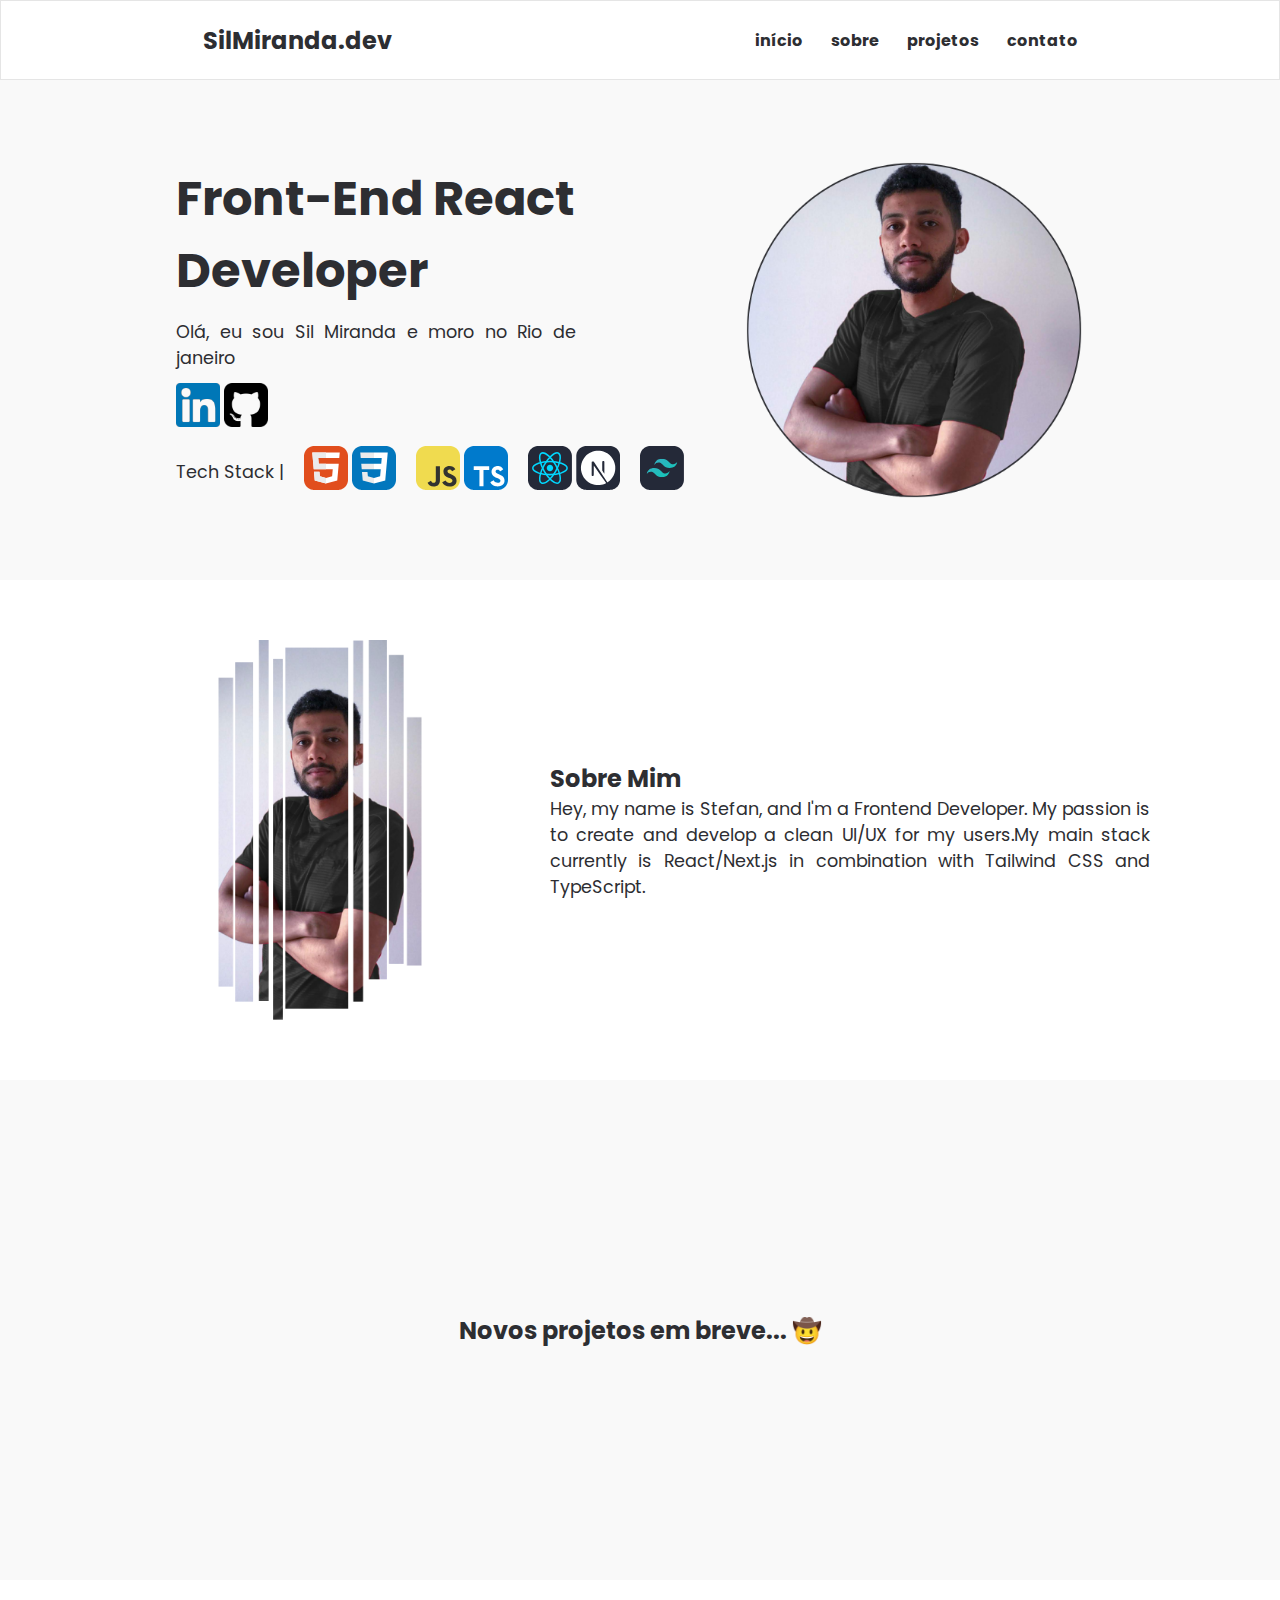
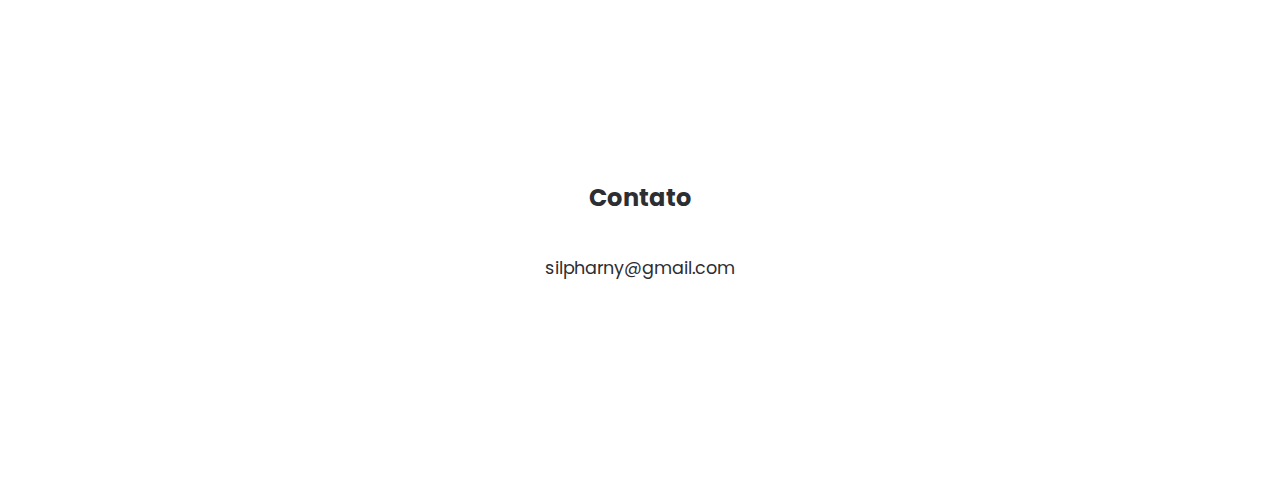
==== portifolio/index.html @ 958d10e7 "Portifólio" ====
<!DOCTYPE html>
<html lang="pt-br">
<head>
    <meta charset="UTF-8">
    <meta name="viewport" content="width=device-width, initial-scale=1.0">

    <link rel="preconnect" href="https://fonts.googleapis.com">
    <link rel="preconnect" href="https://fonts.gstatic.com" crossorigin>
    <link href="https://fonts.googleapis.com/css2?family=Poppins:ital,wght@0,100;0,200;0,300;0,400;0,500;0,600;0,700;0,800;0,900;1,100; 1,200;1,300;1,400;1,500;1,600;1,700;1,800;1,900&display=swap" rel="stylesheet">

    <link rel="stylesheet" href="styles.css">
    <title>Portifólio</title>
</head>
<body>
    
    <header>
        <h2>SilMiranda.dev</h2>
        <nav>
            <ul>
                <li><a class="navigation" id="inicio" href="#sec1">início</a></li>
                <li><a class="navigation" id="sobre" href="#sec2">sobre</a></li>
                <li><a class="navigation" id="projetos" href="#sec3">projetos</a></li>
                <li><a class="navigation" id="contato" href="#sec4">contato</a></li>
            </ul>
        </nav>
    </header>


    <main>
        <section class="section" id="sec1">
            <div class="infoPrincipal">
                <h1>Front-End React Developer</h1>
                <p>Olá, eu sou Sil Miranda e moro no Rio de janeiro</p>
                <div class="projetos">
                    <img class="icon" src="assets/linkedin.svg" alt="Linkedin">
                    <img class="icon" src="assets/Github.svg" alt="Github">
                </div>
                <div id="stack">
                    <p>Tech Stack |</p>
                    <div id="stack01">
                        <img class="icon" src="assets/html.svg" alt="Html">
                        <img class="icon" src="assets/css.svg" alt="Css">
                    </div>
                    <div>
                        <img class="icon" src="assets/javascript.svg" alt="JavaScript">
                        <img class="icon" src="assets/typescript.svg" alt="TypeScript">
                    </div>
                    <div>
                        <img class="icon" src="assets/react.svg" alt="React">
                        <img class="icon" src="assets/next.svg" alt="Next">
                    </div>
                    <div>
                        <img class="icon" src="assets/Tailwind.svg" alt="Tailwind">
                    </div>
                </div>
            </div>
                <img class="pic" src="assets/imgSec1.png" alt="perfil">
        </section>
        <section class="section" id="sec2">
            <img class="pic" src="assets/imgSec2.png" alt="perfil">
            <div class="infoPrincipal">
                <h2>Sobre Mim</h2>
                <p>Hey, my name is Stefan, and I'm a Frontend Developer. My passion is to create and develop a clean UI/UX for my users.My main stack currently is React/Next.js in combination with Tailwind CSS and TypeScript.</p>
            </div>
        </section>
        <section class="section" id="sec3">
            <h2>Novos projetos em breve... 🤠</h2>
        </section>
        <section class="section" id="sec4">
            <h2>Contato</h2>
            <p>silpharny@gmail.com</p>
        </section>
    </main>
</body>
<script src="script.js"></script>
</html>
---- portifolio/styles.css ----
* {
    padding: 0;
    margin: 0;
    box-sizing: border-box;
    font-family: 'Poppins', sans-serif;
    color: var(--font-color);
}

:root {
    --bg-color: #f9f9f9;
    --font-color: #2D2E32;
}

body {
    width: 100vw;
    height: 100vh;
}

header {
    display: flex;
    justify-content: space-around;
    align-items: center;
    height: 80px;
    border: 1px solid rgb(00, 00, 00, 0.1);
    padding: 20px;
}

header nav ul{
    display: flex;
    gap: 28px;
    list-style: none;
    cursor: pointer;
    
    font-weight: bold;   
}

header nav ul li a{
    text-decoration: none;
}


.section {
    display: flex;
    align-items: center;
    justify-content: center;
    gap: 40px;

    height: 500px;

    background-color: var(--bg-color);
}

#sec1 .infoPrincipal {
    display: flex;
    flex-direction: column;
    gap: 12px;
}

#sec1 h1 {
    max-width: 400px;
    font-size: 3rem;
    font-weight: bolder;
    text-wrap: wrap;
}

.section p {
    max-width: 400px;
    font-size: 1.1rem;
    text-align: justify;
}

#sec1 div .icon {
    width: 44px;
}

#sec1 #stack {
    display: flex;
    align-items: center;
    gap: 20px;
}

.pic {
    width: 380px;
}

#sec2, #sec4 {
    background-color: white;
}

/* The animation code */
@keyframes example {
    from {position: relative; top: 0;}
    to {position: relative; top: -30px;}
}
  
:hover #sec1 .infoPrincipal #stack #stack01 {
    animation-name: example;
    animation-duration: 2s;
  }

#sec2 p {
    max-width: 600px;
    text-wrap: wrap;
    
}

#sec3, #sec4 {
    flex-direction: column;
    text-align: center;
}
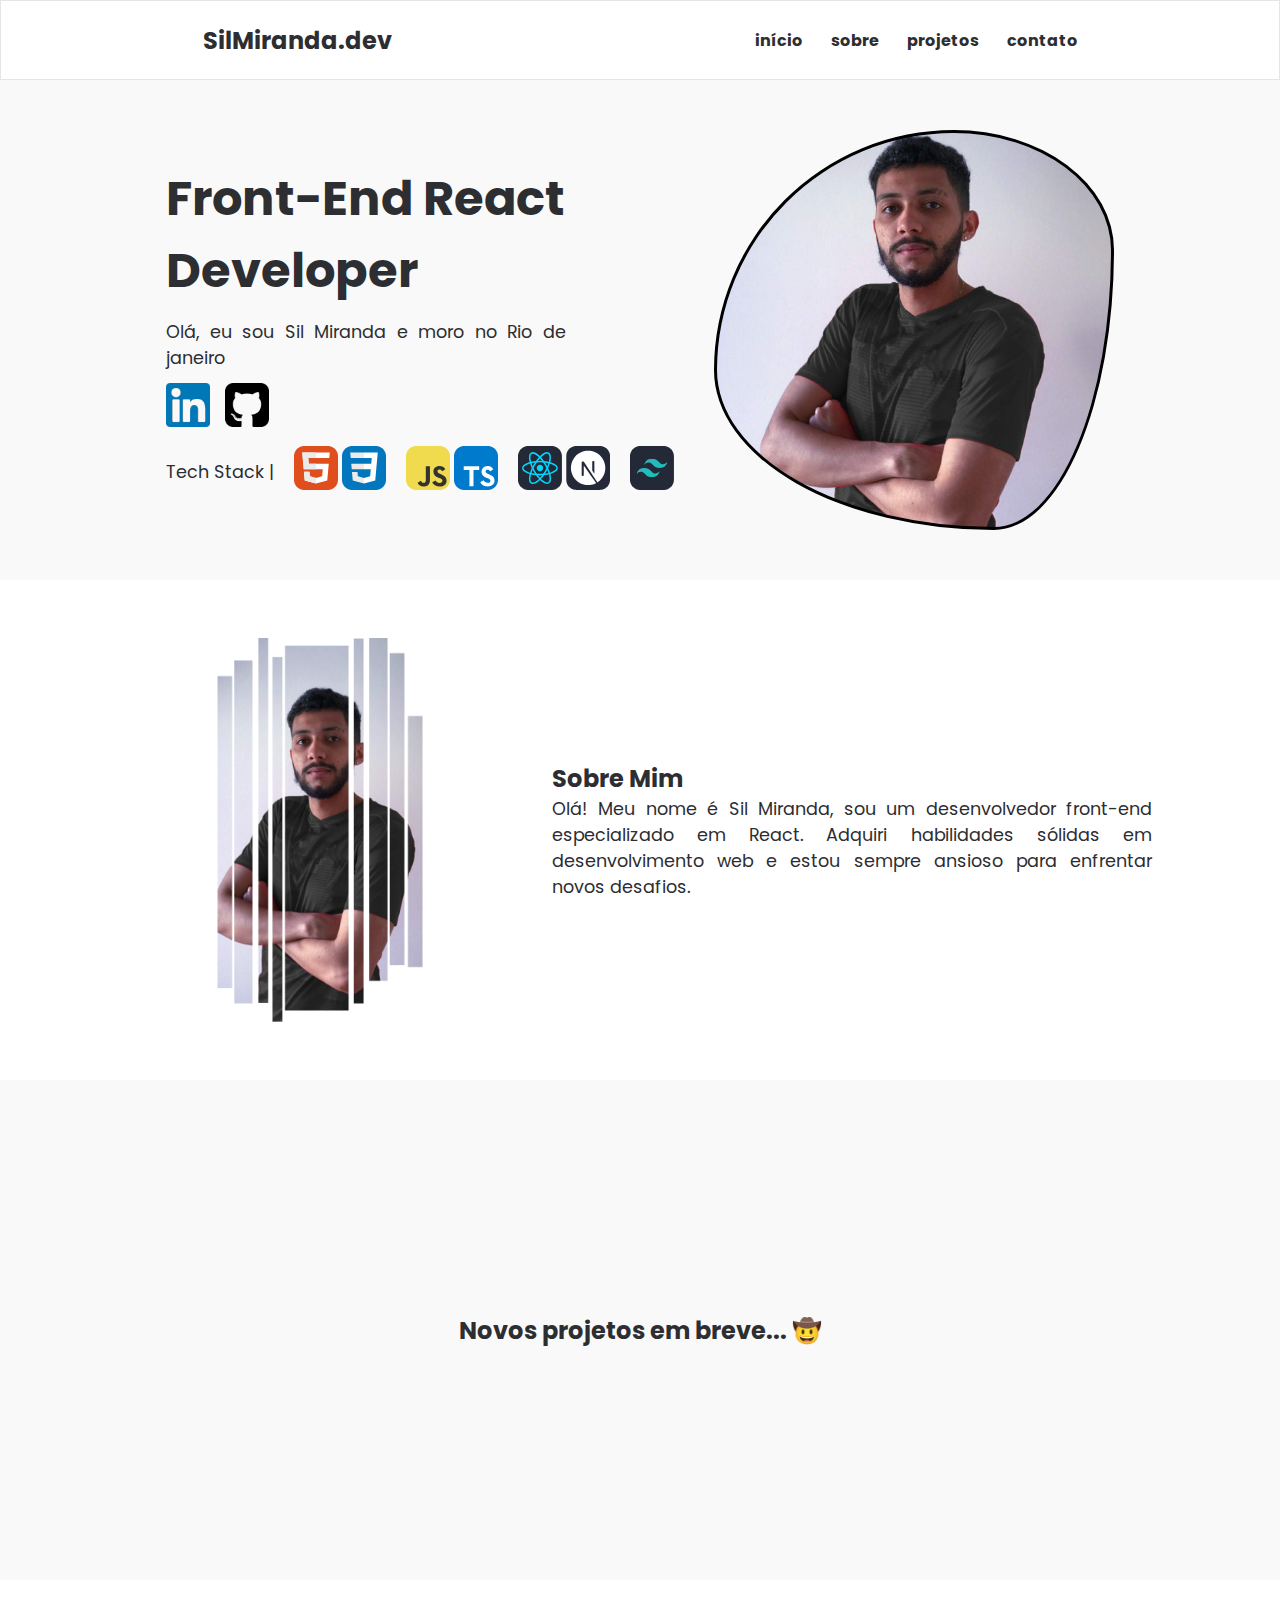
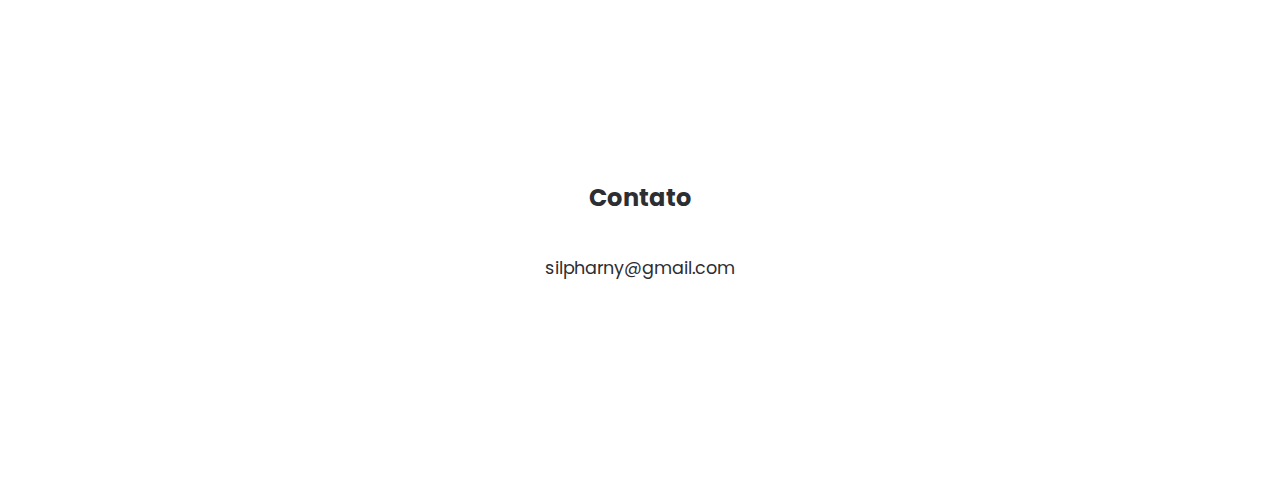
==== commit 3a98d632: "Atualizando animações" ====
--- a/portifolio/index.html
+++ b/portifolio/index.html
@@ -32,8 +32,8 @@
                 <h1>Front-End React Developer</h1>
                 <p>Olá, eu sou Sil Miranda e moro no Rio de janeiro</p>
                 <div class="projetos">
-                    <img class="icon" src="assets/linkedin.svg" alt="Linkedin">
-                    <img class="icon" src="assets/Github.svg" alt="Github">
+                    <a href="https://www.linkedin.com/in/silpharny/"><img class="icon" src="assets/linkedin.svg" alt="Linkedin"></a>
+                    <a href="https://github.com/Silpharny"><img class="icon" src="assets/Github.svg" alt="Github"></a>
                 </div>
                 <div id="stack">
                     <p>Tech Stack |</p>
@@ -41,26 +41,28 @@
                         <img class="icon" src="assets/html.svg" alt="Html">
                         <img class="icon" src="assets/css.svg" alt="Css">
                     </div>
-                    <div>
+                    <div id="stack02">
                         <img class="icon" src="assets/javascript.svg" alt="JavaScript">
                         <img class="icon" src="assets/typescript.svg" alt="TypeScript">
                     </div>
-                    <div>
+                    <div id="stack03">
                         <img class="icon" src="assets/react.svg" alt="React">
                         <img class="icon" src="assets/next.svg" alt="Next">
                     </div>
-                    <div>
+                    <div id="stack04">
                         <img class="icon" src="assets/Tailwind.svg" alt="Tailwind">
                     </div>
                 </div>
             </div>
-                <img class="pic" src="assets/imgSec1.png" alt="perfil">
+                <div id="imgPrincipal"></div>
         </section>
         <section class="section" id="sec2">
-            <img class="pic" src="assets/imgSec2.png" alt="perfil">
+            <img id="img2" src="assets/imgSec2.png" alt="perfil">
             <div class="infoPrincipal">
                 <h2>Sobre Mim</h2>
-                <p>Hey, my name is Stefan, and I'm a Frontend Developer. My passion is to create and develop a clean UI/UX for my users.My main stack currently is React/Next.js in combination with Tailwind CSS and TypeScript.</p>
+                <p>
+                    Olá! Meu nome é Sil Miranda, sou um desenvolvedor front-end especializado em React. Adquiri habilidades sólidas em desenvolvimento web e estou sempre ansioso para enfrentar novos desafios.
+                </p>
             </div>
         </section>
         <section class="section" id="sec3">
--- a/portifolio/styles.css
+++ b/portifolio/styles.css
@@ -5,7 +5,7 @@
     font-family: 'Poppins', sans-serif;
     color: var(--font-color);
 }
-
+ 
 :root {
     --bg-color: #f9f9f9;
     --font-color: #2D2E32;
@@ -79,24 +79,58 @@
     gap: 20px;
 }
 
-.pic {
-    width: 380px;
+#imgPrincipal {
+    background-image: url("assets/eu.jpg");
+    width: 25rem;
+    height: 25rem;
+    background-size: cover;
+    background-position: center center;
+    background-repeat: no-repeat;
+    border: 3px solid black;
+  
+    animation: morph 8s ease-in-out infinite;
+    border-radius: 60% 40% 30% 70% / 60% 30% 70% 40%;
+    position: relative;
+    transition: all 1s ease-in-out;
+}    
+        
+
+@keyframes morph {
+    0% {
+        border-radius: 60% 40% 30% 70% / 60% 30% 70% 40%;
+    }
+  
+    50% {
+        border-radius: 30% 60% 70% 40% / 50% 60% 30% 60%;
+    }
+  
+    100% {
+        border-radius: 60% 40% 30% 70% / 60% 30% 70% 40%;
+    }
+}
+
+#sec1 .infoPrincipal .projetos {
+    display: flex;
+    gap: 15px;
+}
+
+#img2 {
+    width: 24rem;
 }
 
 #sec2, #sec4 {
     background-color: white;
 }
 
-/* The animation code */
-@keyframes example {
-    from {position: relative; top: 0;}
-    to {position: relative; top: -30px;}
+#stack01, #stack02, #stack03, #stack04 {
+    transition: transform 450ms;
 }
-  
-:hover #sec1 .infoPrincipal #stack #stack01 {
-    animation-name: example;
-    animation-duration: 2s;
-  }
+
+#stack01:hover, #stack02:hover, #stack03:hover, #stack04:hover {
+    transform: translateY(-20px);
+    transition: transform 450ms;
+
+}
 
 #sec2 p {
     max-width: 600px;
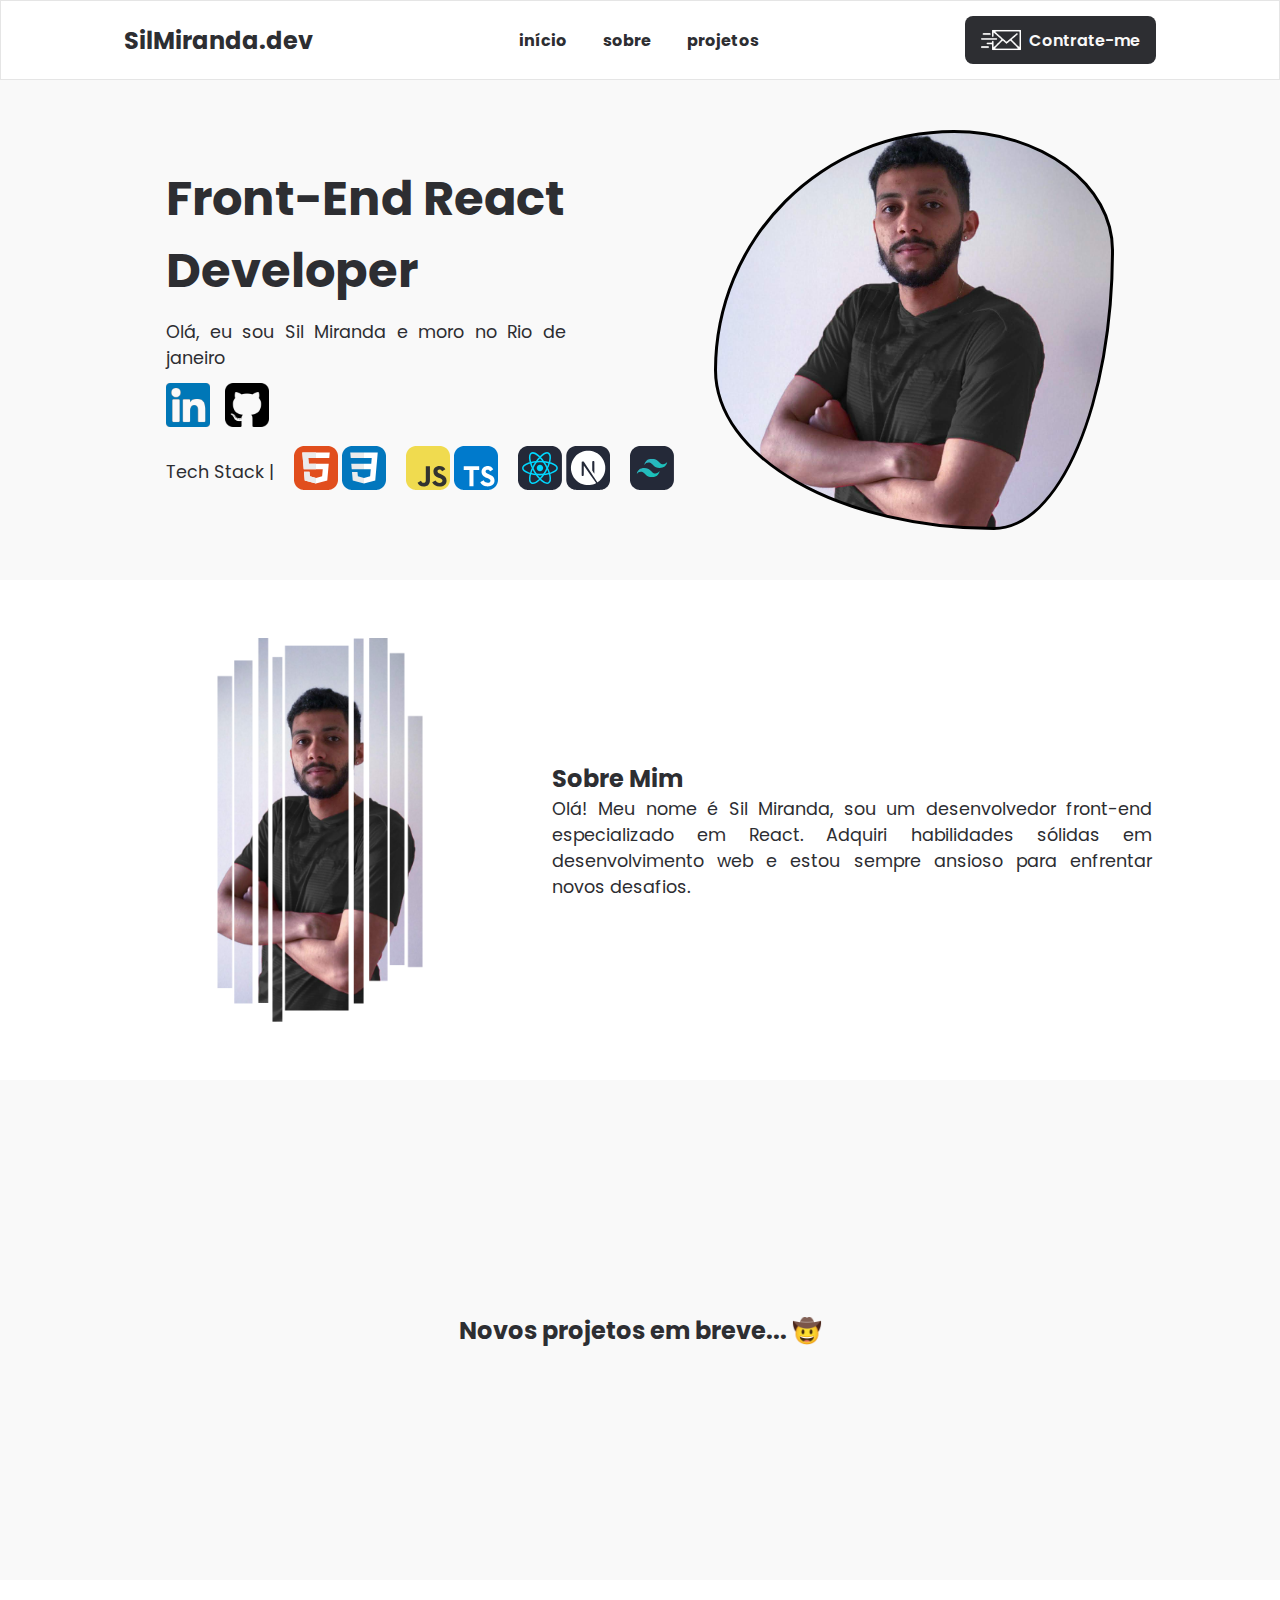
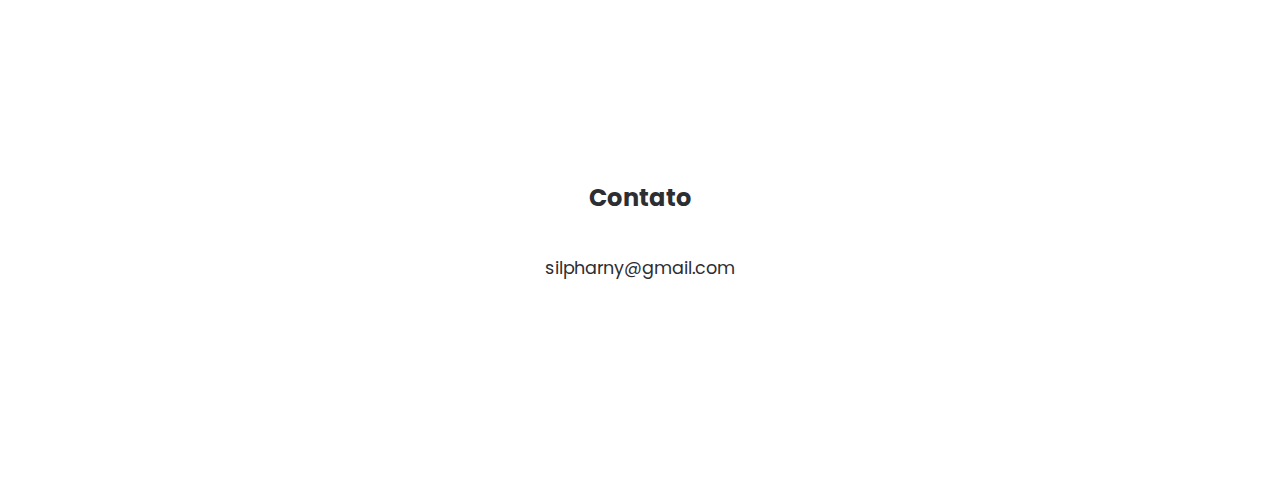
==== commit d1e1689b: "nova navbar" ====
--- a/portifolio/index.html
+++ b/portifolio/index.html
@@ -20,9 +20,16 @@
                 <li><a class="navigation" id="inicio" href="#sec1">início</a></li>
                 <li><a class="navigation" id="sobre" href="#sec2">sobre</a></li>
                 <li><a class="navigation" id="projetos" href="#sec3">projetos</a></li>
-                <li><a class="navigation" id="contato" href="#sec4">contato</a></li>
             </ul>
         </nav>
+        <a class="navigation" id="contato" href="#sec4">
+        <div id="hireMe">
+        
+            <img id="mail" src="assets/mailIcon.svg" alt="mail">
+            <p>Contrate-me</p>
+            
+        </div>
+        </a>
     </header>
 
 
--- a/portifolio/styles.css
+++ b/portifolio/styles.css
@@ -27,17 +27,48 @@
 
 header nav ul{
     display: flex;
-    gap: 28px;
+    gap: 36px;
     list-style: none;
     cursor: pointer;
     
     font-weight: bold;   
 }
 
+header nav ul li a:hover {
+    background-color: var(--font-color);
+    color: var(--bg-color);
+
+    padding: 8px;
+
+    border-radius: 8px;
+}
+
 header nav ul li a{
     text-decoration: none;
 }
 
+
+header #hireMe {
+    display: flex;
+    align-items: center;
+    justify-content: center;
+    gap: 8px;
+
+
+    background-color: var(--font-color);
+    padding: 4px 16px;
+    cursor: pointer;
+    border-radius: 8px;
+}
+
+header #mail {
+    width: 40px;
+}
+
+header #hireMe p {
+    color: var(--bg-color);
+    font-weight: 600;
+}
 
 .section {
     display: flex;
@@ -77,6 +108,8 @@
     display: flex;
     align-items: center;
     gap: 20px;
+
+    cursor: pointer;
 }
 
 #imgPrincipal {
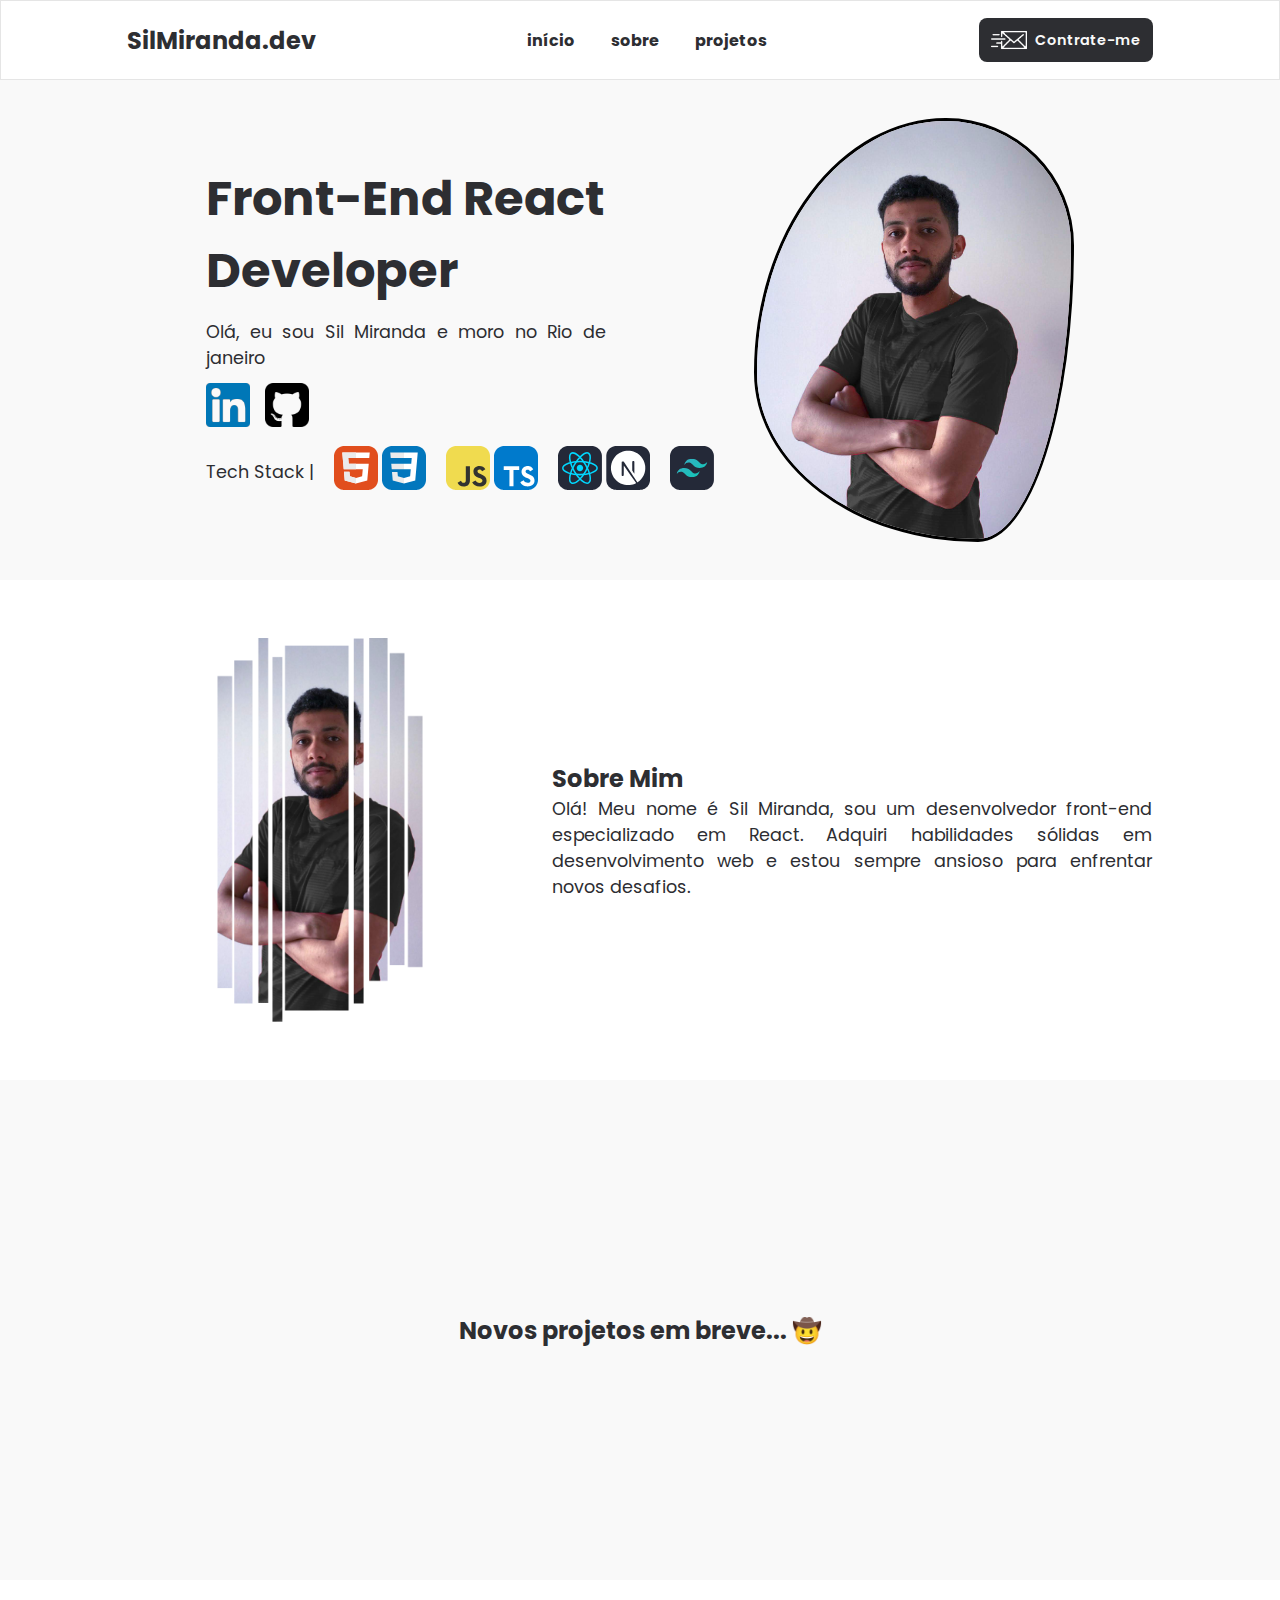
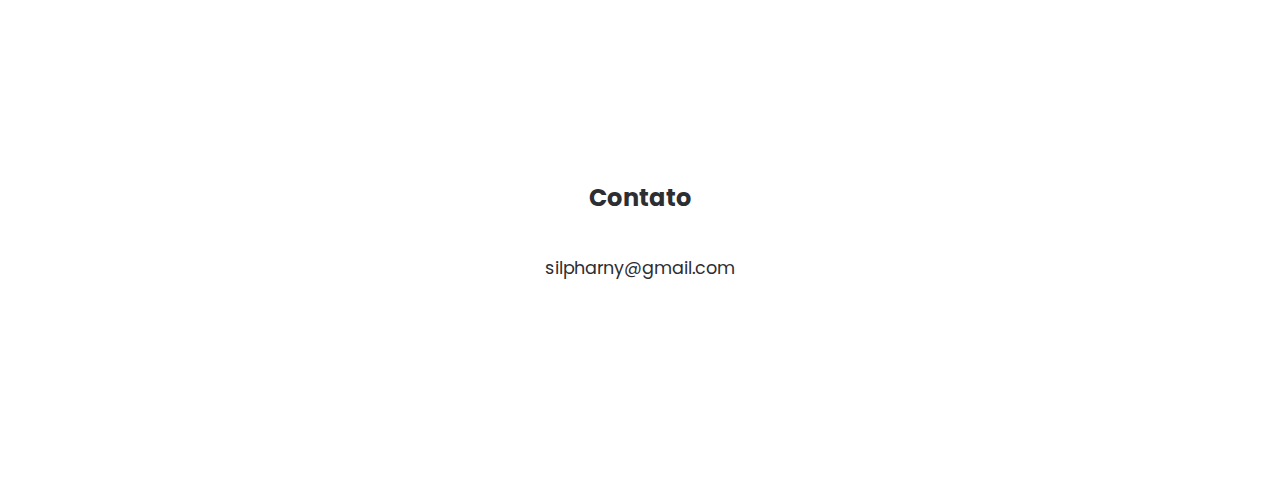
==== commit 4e891406: "Reorganizando secs" ====
--- a/portifolio/index.html
+++ b/portifolio/index.html
@@ -12,7 +12,6 @@
     <title>Portifólio</title>
 </head>
 <body>
-    
     <header>
         <h2>SilMiranda.dev</h2>
         <nav>
@@ -22,23 +21,25 @@
                 <li><a class="navigation" id="projetos" href="#sec3">projetos</a></li>
             </ul>
         </nav>
-        <a class="navigation" id="contato" href="#sec4">
-        <div id="hireMe">
-        
-            <img id="mail" src="assets/mailIcon.svg" alt="mail">
-            <p>Contrate-me</p>
-            
+        <div>
+            <a class="navigation" id="contato" href="#sec4">
+                <div id="hireMe">
+                    <img id="mail" src="assets/mailIcon.svg" alt="mail">
+                    <p>Contrate-me</p>
+                </div>
+            </a>
         </div>
-        </a>
+        <div id="menuMobile">
+
+        </div>
     </header>
-
-
+    
     <main>
         <section class="section" id="sec1">
             <div class="infoPrincipal">
                 <h1>Front-End React Developer</h1>
                 <p>Olá, eu sou Sil Miranda e moro no Rio de janeiro</p>
-                <div class="projetos">
+                <div class="redeSocial">
                     <a href="https://www.linkedin.com/in/silpharny/"><img class="icon" src="assets/linkedin.svg" alt="Linkedin"></a>
                     <a href="https://github.com/Silpharny"><img class="icon" src="assets/Github.svg" alt="Github"></a>
                 </div>
@@ -61,7 +62,7 @@
                     </div>
                 </div>
             </div>
-                <div id="imgPrincipal"></div>
+                <img id="imgPrincipal" src="assets/imgPrincipal.jpg">
         </section>
         <section class="section" id="sec2">
             <img id="img2" src="assets/imgSec2.png" alt="perfil">
--- a/portifolio/styles.css
+++ b/portifolio/styles.css
@@ -12,7 +12,7 @@
 }
 
 body {
-    width: 100vw;
+    width: 100%;
     height: 100vh;
 }
 
@@ -25,21 +25,22 @@
     padding: 20px;
 }
 
+header #menuMobile {
+    display: none;
+}
+
 header nav ul{
     display: flex;
     gap: 36px;
     list-style: none;
     cursor: pointer;
-    
     font-weight: bold;   
 }
 
 header nav ul li a:hover {
     background-color: var(--font-color);
     color: var(--bg-color);
-
     padding: 8px;
-
     border-radius: 8px;
 }
 
@@ -47,27 +48,35 @@
     text-decoration: none;
 }
 
-
 header #hireMe {
     display: flex;
     align-items: center;
     justify-content: center;
     gap: 8px;
-
-
     background-color: var(--font-color);
-    padding: 4px 16px;
+    padding: 4px 12px;
     cursor: pointer;
     border-radius: 8px;
 }
 
 header #mail {
-    width: 40px;
+    width: 36px;
 }
 
 header #hireMe p {
     color: var(--bg-color);
     font-weight: 600;
+    font-size: 0.9rem;
+}
+
+header #changeMode {
+    display: flex;
+    gap: 30px;
+}
+
+#mode {
+    width: 30px;
+    cursor: pointer;
 }
 
 .section {
@@ -75,9 +84,7 @@
     align-items: center;
     justify-content: center;
     gap: 40px;
-
     height: 500px;
-
     background-color: var(--bg-color);
 }
 
@@ -102,28 +109,22 @@
 
 #sec1 div .icon {
     width: 44px;
+
 }
 
 #sec1 #stack {
     display: flex;
     align-items: center;
     gap: 20px;
-
     cursor: pointer;
 }
 
 #imgPrincipal {
-    background-image: url("assets/eu.jpg");
-    width: 25rem;
-    height: 25rem;
-    background-size: cover;
-    background-position: center center;
-    background-repeat: no-repeat;
+    width: 20rem;
+    
     border: 3px solid black;
-  
     animation: morph 8s ease-in-out infinite;
     border-radius: 60% 40% 30% 70% / 60% 30% 70% 40%;
-    position: relative;
     transition: all 1s ease-in-out;
 }    
         
@@ -142,7 +143,7 @@
     }
 }
 
-#sec1 .infoPrincipal .projetos {
+#sec1 .infoPrincipal .redeSocial {
     display: flex;
     gap: 15px;
 }
@@ -162,16 +163,14 @@
 #stack01:hover, #stack02:hover, #stack03:hover, #stack04:hover {
     transform: translateY(-20px);
     transition: transform 450ms;
-
 }
 
 #sec2 p {
     max-width: 600px;
-    text-wrap: wrap;
-    
+    text-wrap: wrap;   
 }
 
 #sec3, #sec4 {
     flex-direction: column;
     text-align: center;
-}   
+}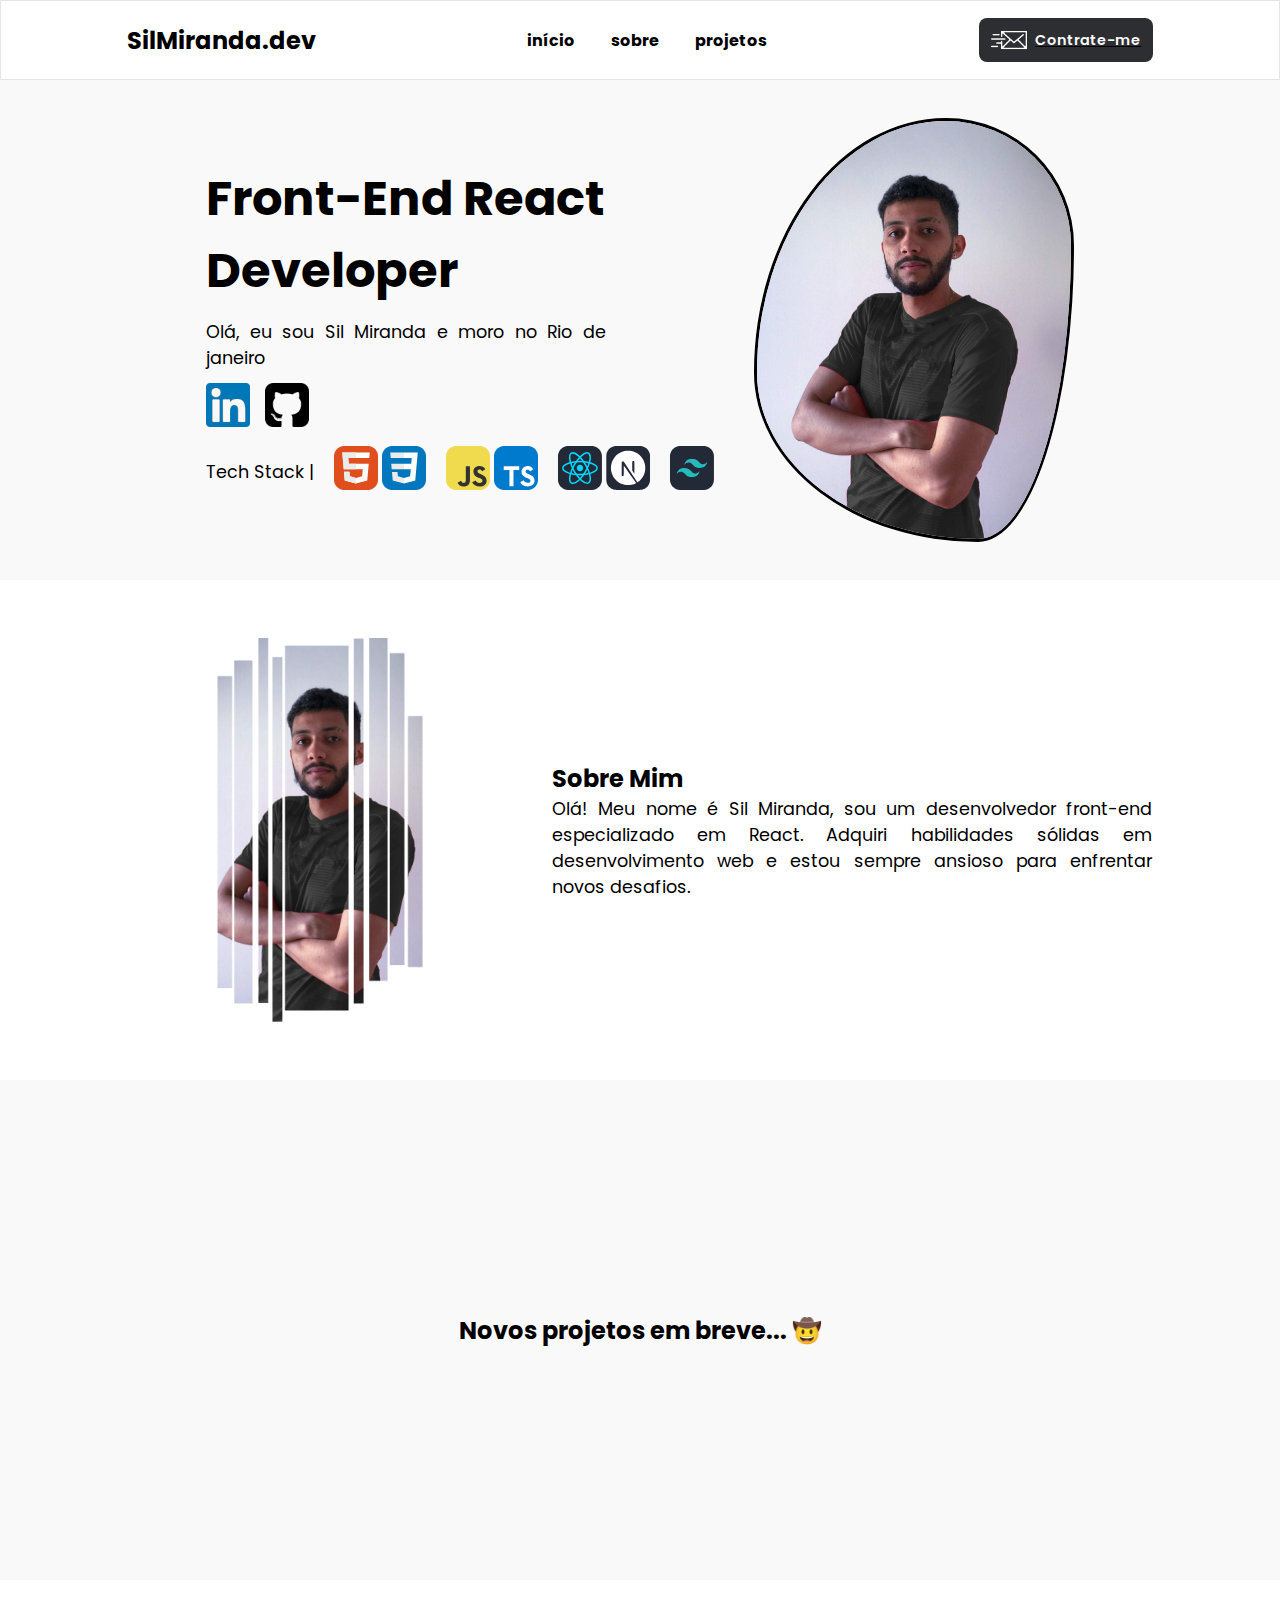
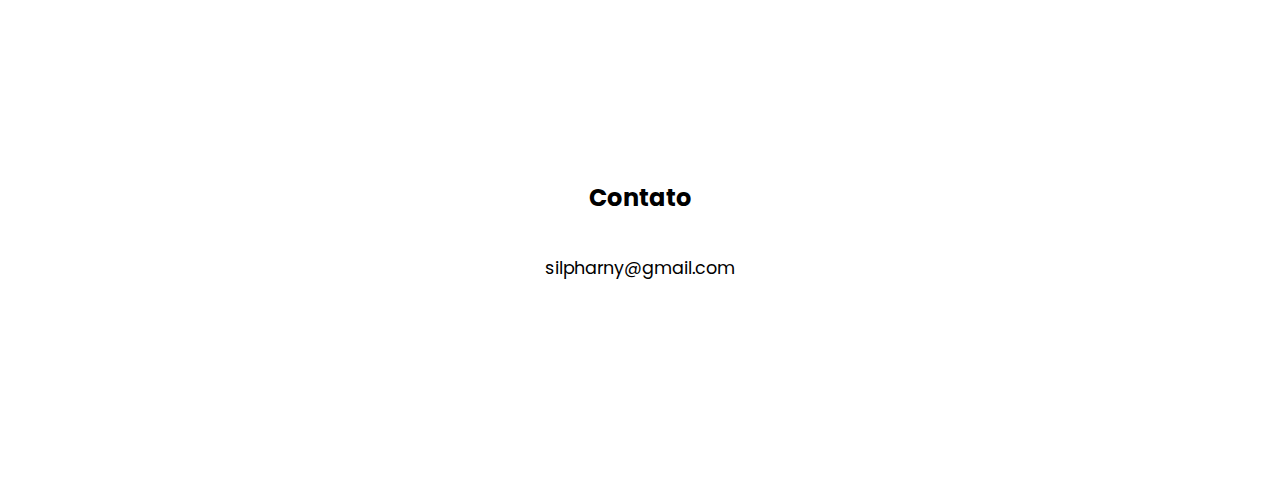
==== commit ef85ae73: "Adicionando funcionalidade do menu burger" ====
--- a/portifolio/index.html
+++ b/portifolio/index.html
@@ -21,6 +21,7 @@
                 <li><a class="navigation" id="projetos" href="#sec3">projetos</a></li>
             </ul>
         </nav>
+        
         <div>
             <a class="navigation" id="contato" href="#sec4">
                 <div id="hireMe">
@@ -29,9 +30,20 @@
                 </div>
             </a>
         </div>
-        <div id="menuMobile">
-
-        </div>
+        <!-- Burger menu-->
+        <nav class="menu">
+            <input type="checkbox" class="menu-faketrigger" />
+            <div class="menu-lines">
+                <span></span>
+                <span></span>
+                <span></span>
+            </div>
+            <ul>
+                <li><a href="#sec1">início</a></li>
+                <li><a href="#sec2">sobre</a></li>
+                <li><a href="#sec3">projetos</a></li>
+            </ul>
+        </nav>
     </header>
     
     <main>
--- a/portifolio/styles.css
+++ b/portifolio/styles.css
@@ -7,8 +7,9 @@
 }
  
 :root {
-    --bg-color: #f9f9f9;
-    --font-color: #2D2E32;
+    --primary-color: #f9f9f9;
+    --secondary-color: #2D2E32;
+    --tertiary-color: #cdcdcd
 }
 
 body {
@@ -25,10 +26,6 @@
     padding: 20px;
 }
 
-header #menuMobile {
-    display: none;
-}
-
 header nav ul{
     display: flex;
     gap: 36px;
@@ -38,8 +35,8 @@
 }
 
 header nav ul li a:hover {
-    background-color: var(--font-color);
-    color: var(--bg-color);
+    background-color: var(--secondary-color);
+    color: var(--primary-color);
     padding: 8px;
     border-radius: 8px;
 }
@@ -48,12 +45,114 @@
     text-decoration: none;
 }
 
+/*Burger menu*/
+@media (max-width: 600px) {
+    .menu {
+        display: inline;
+    }
+
+    header nav, header div {
+        display: none;
+    }
+}
+.menu {
+    display: none;
+    position: absolute;
+    top: 0;
+    left: 0;
+    
+    padding: 30px;
+}
+
+.menu .menu-lines {
+    position: absolute;
+    z-index: 999;
+    width: 35px;
+    height: 35px;
+}
+
+.menu .menu-lines span {
+    display: block;
+    width: 35px;
+    height: 5px;
+    margin-bottom: 10px;
+    background-color: var(--secondary-color);
+    border-radius: 3px;
+
+    transition: all ease .2s;
+}
+
+.menu .menu-faketrigger {
+    position: absolute;
+    z-index: 1000;
+    width: 35px;
+    height: 35px;
+    opacity: 0;
+    cursor: pointer;
+}
+
+.menu .menu-faketrigger:checked ~.menu-lines span:nth-child(1) {
+    transform-origin: 0% 0%;
+    transform: rotate(45deg) scale(1.25);
+}
+
+.menu .menu-faketrigger:checked ~.menu-lines span:nth-child(2) {
+    opacity: 0;
+}   
+
+.menu .menu-faketrigger:checked ~.menu-lines span:nth-child(3) {
+    transform-origin: 0% 100%;
+    transform: rotate(-45deg) scale(1.25);
+}
+
+.menu ul {
+    position: absolute;
+    z-index: 998;
+    left: 0;
+    top: 0;
+    width: 300px;
+    height: calc(100vh - 100px);
+    padding-top: 100px;
+    background-color: var(--primary-color);
+    margin-left: -300px;
+    transition: all ease .2s;
+}
+
+.menu .menu-faketrigger:checked ~ ul {
+    margin-left: 0;
+}
+
+.menu ul {
+    display: flex;
+    flex-direction: column;
+}
+
+.menu ul li {
+    padding: 10px 30px;
+}
+
+.menu ul li {
+    text-decoration: none;
+    color: var(--secondary-color);
+    font-size: 22px;
+    transition: all ease .3s;
+}
+
+
+.menu ul li:hover {
+    background-color: var(--secondary-color);
+    color: var(--primary-color);
+}
+
+
+
+
 header #hireMe {
     display: flex;
     align-items: center;
     justify-content: center;
     gap: 8px;
-    background-color: var(--font-color);
+    background-color: var(--secondary-color);
     padding: 4px 12px;
     cursor: pointer;
     border-radius: 8px;
@@ -64,7 +163,7 @@
 }
 
 header #hireMe p {
-    color: var(--bg-color);
+    color: var(--primary-color);
     font-weight: 600;
     font-size: 0.9rem;
 }
@@ -85,7 +184,7 @@
     justify-content: center;
     gap: 40px;
     height: 500px;
-    background-color: var(--bg-color);
+    background-color: var(--primary-color);
 }
 
 #sec1 .infoPrincipal {
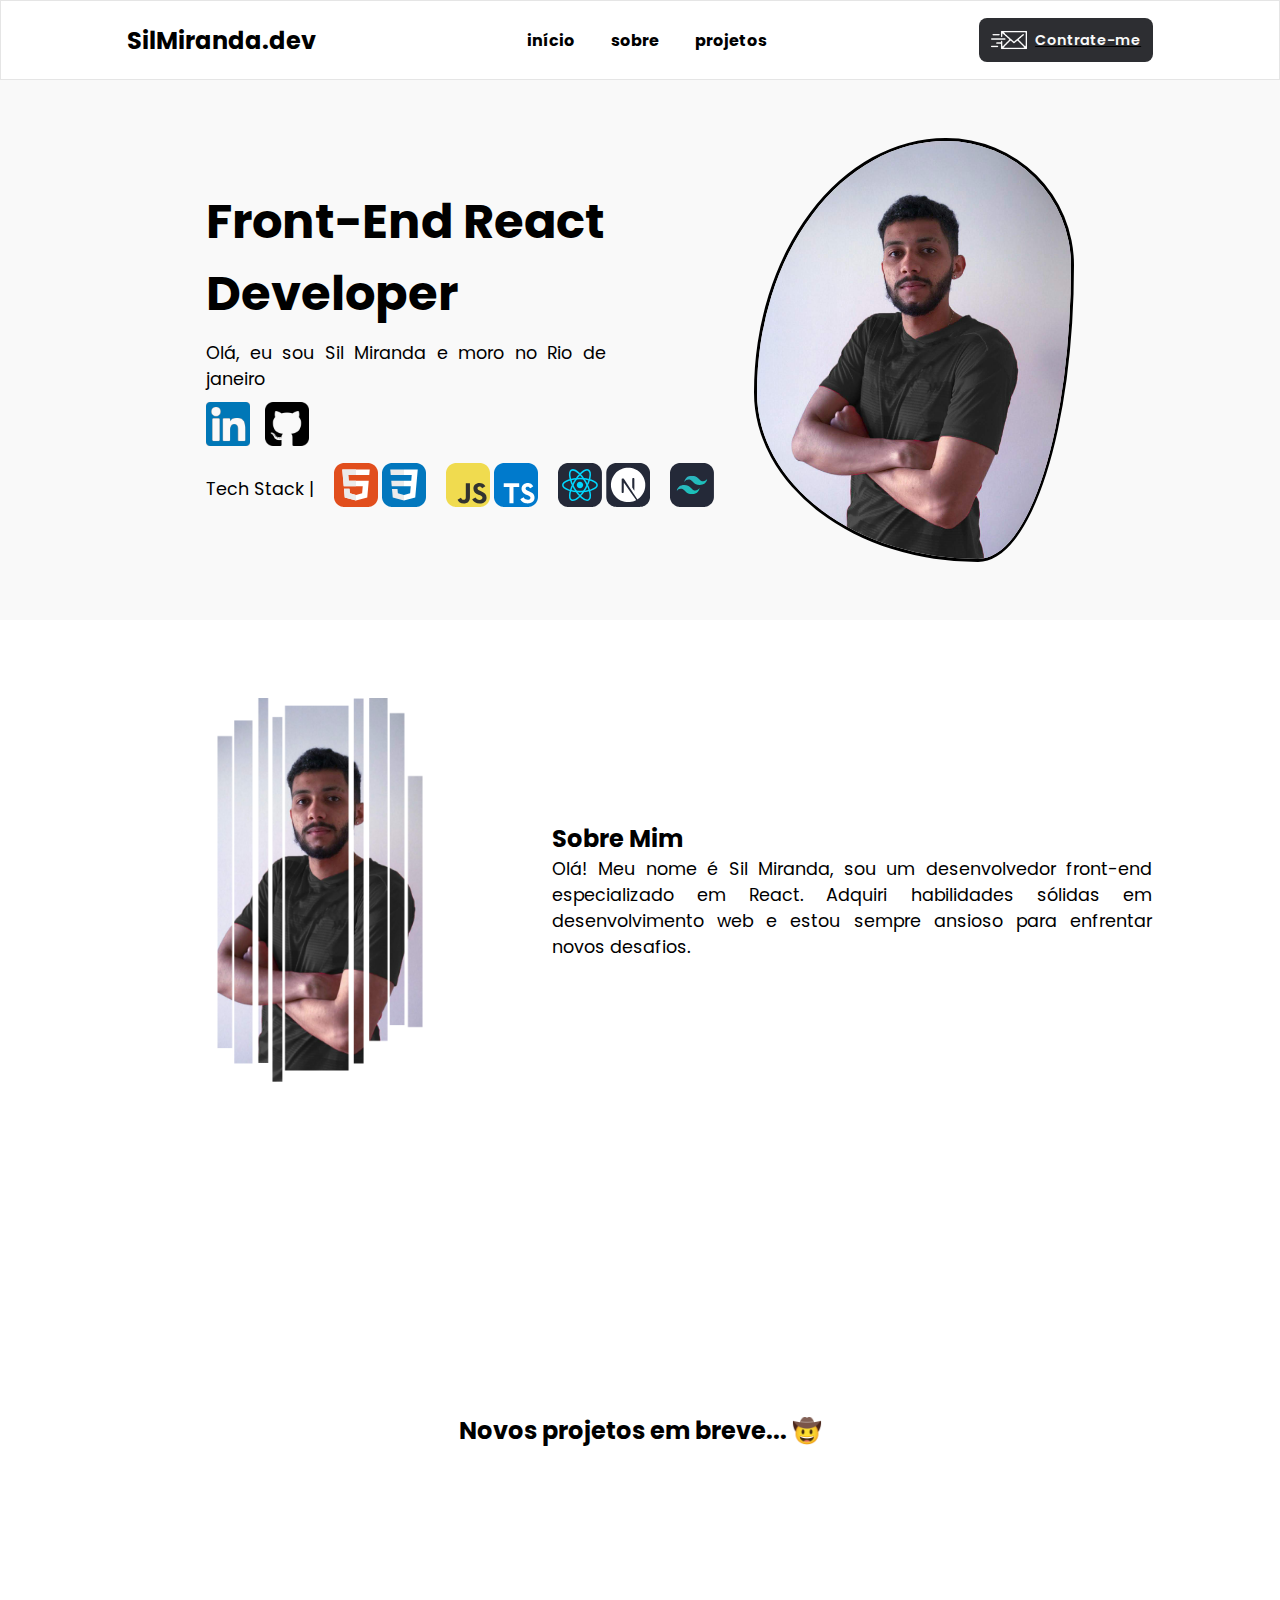
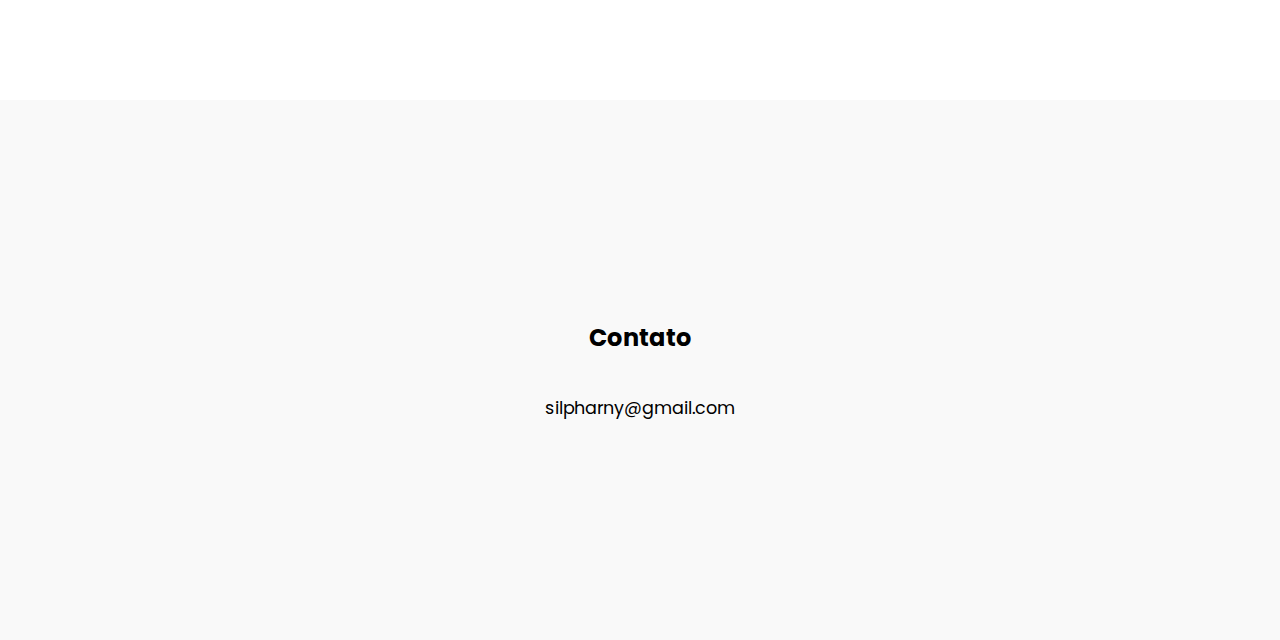
==== commit 7d7ac9dd: "finalizando primeira parte do portifolio" ====
--- a/portifolio/index.html
+++ b/portifolio/index.html
@@ -9,49 +9,58 @@
     <link href="https://fonts.googleapis.com/css2?family=Poppins:ital,wght@0,100;0,200;0,300;0,400;0,500;0,600;0,700;0,800;0,900;1,100; 1,200;1,300;1,400;1,500;1,600;1,700;1,800;1,900&display=swap" rel="stylesheet">
 
     <link rel="stylesheet" href="styles.css">
+    <link rel="stylesheet" href="mobile.css">
     <title>Portifólio</title>
 </head>
 <body>
+    <!-- Burger menu-->
+    <nav class="menu">
+        <input type="checkbox" class="menu-faketrigger" />
+        <div class="menu-lines">
+            <span></span>
+            <span></span>
+            <span></span>
+        </div>
+        <ul>
+            <li><a href="#home">início</a></li>
+            <li><a href="#about">sobre</a></li>
+            <li><a href="#projects">projetos</a></li>
+           
+            <a class="navigation" class="contact" href="#contact">
+                <div class="hireMe">
+                    <img class="mail" src="assets/mailIcon.svg" alt="mail">
+                    <p>Contrate-me</p>
+                </div>
+            </a>
+        </ul>
+    </nav>
     <header>
         <h2>SilMiranda.dev</h2>
         <nav>
             <ul>
-                <li><a class="navigation" id="inicio" href="#sec1">início</a></li>
-                <li><a class="navigation" id="sobre" href="#sec2">sobre</a></li>
-                <li><a class="navigation" id="projetos" href="#sec3">projetos</a></li>
+                <li><a class="navigation" id="homeNav" href="#home">início</a></li>
+                <li><a class="navigation" id="aboutNav" href="#about">sobre</a></li>
+                <li><a class="navigation" id="projectNav" href="#projects">projetos</a></li>
             </ul>
         </nav>
         
         <div>
-            <a class="navigation" id="contato" href="#sec4">
-                <div id="hireMe">
-                    <img id="mail" src="assets/mailIcon.svg" alt="mail">
+            <a class="navigation" class="contact" href="#contact">
+                <div class="hireMe">
+                    <img class="mail" src="assets/mailIcon.svg" alt="mail">
                     <p>Contrate-me</p>
                 </div>
             </a>
         </div>
-        <!-- Burger menu-->
-        <nav class="menu">
-            <input type="checkbox" class="menu-faketrigger" />
-            <div class="menu-lines">
-                <span></span>
-                <span></span>
-                <span></span>
-            </div>
-            <ul>
-                <li><a href="#sec1">início</a></li>
-                <li><a href="#sec2">sobre</a></li>
-                <li><a href="#sec3">projetos</a></li>
-            </ul>
-        </nav>
+
     </header>
     
     <main>
-        <section class="section" id="sec1">
-            <div class="infoPrincipal">
+        <section class="section" id="home">
+            <div class="information">
                 <h1>Front-End React Developer</h1>
                 <p>Olá, eu sou Sil Miranda e moro no Rio de janeiro</p>
-                <div class="redeSocial">
+                <div class="socialMedia">
                     <a href="https://www.linkedin.com/in/silpharny/"><img class="icon" src="assets/linkedin.svg" alt="Linkedin"></a>
                     <a href="https://github.com/Silpharny"><img class="icon" src="assets/Github.svg" alt="Github"></a>
                 </div>
@@ -74,21 +83,21 @@
                     </div>
                 </div>
             </div>
-                <img id="imgPrincipal" src="assets/imgPrincipal.jpg">
+                <img id="principalPic" src="assets/imgPrincipal.jpg">
         </section>
-        <section class="section" id="sec2">
-            <img id="img2" src="assets/imgSec2.png" alt="perfil">
-            <div class="infoPrincipal">
+        <section class="section" id="about">
+            <img id="secondPic" src="assets/imgSec2.png" alt="perfil">
+            <div class="information" id="aboutMe-description">
                 <h2>Sobre Mim</h2>
                 <p>
                     Olá! Meu nome é Sil Miranda, sou um desenvolvedor front-end especializado em React. Adquiri habilidades sólidas em desenvolvimento web e estou sempre ansioso para enfrentar novos desafios.
                 </p>
             </div>
         </section>
-        <section class="section" id="sec3">
+        <section class="section" id="projects">
             <h2>Novos projetos em breve... 🤠</h2>
         </section>
-        <section class="section" id="sec4">
+        <section class="section" id="contact">
             <h2>Contato</h2>
             <p>silpharny@gmail.com</p>
         </section>
--- a/portifolio/styles.css
+++ b/portifolio/styles.css
@@ -45,109 +45,23 @@
     text-decoration: none;
 }
 
-/*Burger menu*/
-@media (max-width: 600px) {
-    .menu {
-        display: inline;
-    }
-
-    header nav, header div {
-        display: none;
-    }
-}
 .menu {
     display: none;
-    position: absolute;
-    top: 0;
-    left: 0;
-    
-    padding: 30px;
+}
+.menu ul{
+    display: flex; 
+    gap: 24px;
+    align-items: center;
+    list-style: none;
+    cursor: pointer;
+    text-align: center;
 }
 
-.menu .menu-lines {
-    position: absolute;
-    z-index: 999;
-    width: 35px;
-    height: 35px;
+.menu .hireMe {
+    width: 200px;
 }
 
-.menu .menu-lines span {
-    display: block;
-    width: 35px;
-    height: 5px;
-    margin-bottom: 10px;
-    background-color: var(--secondary-color);
-    border-radius: 3px;
-
-    transition: all ease .2s;
-}
-
-.menu .menu-faketrigger {
-    position: absolute;
-    z-index: 1000;
-    width: 35px;
-    height: 35px;
-    opacity: 0;
-    cursor: pointer;
-}
-
-.menu .menu-faketrigger:checked ~.menu-lines span:nth-child(1) {
-    transform-origin: 0% 0%;
-    transform: rotate(45deg) scale(1.25);
-}
-
-.menu .menu-faketrigger:checked ~.menu-lines span:nth-child(2) {
-    opacity: 0;
-}   
-
-.menu .menu-faketrigger:checked ~.menu-lines span:nth-child(3) {
-    transform-origin: 0% 100%;
-    transform: rotate(-45deg) scale(1.25);
-}
-
-.menu ul {
-    position: absolute;
-    z-index: 998;
-    left: 0;
-    top: 0;
-    width: 300px;
-    height: calc(100vh - 100px);
-    padding-top: 100px;
-    background-color: var(--primary-color);
-    margin-left: -300px;
-    transition: all ease .2s;
-}
-
-.menu .menu-faketrigger:checked ~ ul {
-    margin-left: 0;
-}
-
-.menu ul {
-    display: flex;
-    flex-direction: column;
-}
-
-.menu ul li {
-    padding: 10px 30px;
-}
-
-.menu ul li {
-    text-decoration: none;
-    color: var(--secondary-color);
-    font-size: 22px;
-    transition: all ease .3s;
-}
-
-
-.menu ul li:hover {
-    background-color: var(--secondary-color);
-    color: var(--primary-color);
-}
-
-
-
-
-header #hireMe {
+.hireMe {
     display: flex;
     align-items: center;
     justify-content: center;
@@ -158,24 +72,14 @@
     border-radius: 8px;
 }
 
-header #mail {
+.hireMe .mail {
     width: 36px;
 }
 
-header #hireMe p {
+.hireMe p {
     color: var(--primary-color);
     font-weight: 600;
     font-size: 0.9rem;
-}
-
-header #changeMode {
-    display: flex;
-    gap: 30px;
-}
-
-#mode {
-    width: 30px;
-    cursor: pointer;
 }
 
 .section {
@@ -183,17 +87,17 @@
     align-items: center;
     justify-content: center;
     gap: 40px;
-    height: 500px;
+    height: 60vh;
     background-color: var(--primary-color);
 }
 
-#sec1 .infoPrincipal {
+#home .principalPic {
     display: flex;
     flex-direction: column;
     gap: 12px;
 }
 
-#sec1 h1 {
+#home h1 {
     max-width: 400px;
     font-size: 3rem;
     font-weight: bolder;
@@ -206,19 +110,19 @@
     text-align: justify;
 }
 
-#sec1 div .icon {
+#home div .icon {
     width: 44px;
 
 }
 
-#sec1 #stack {
+#home #stack {
     display: flex;
     align-items: center;
     gap: 20px;
     cursor: pointer;
 }
 
-#imgPrincipal {
+#principalPic {
     width: 20rem;
     
     border: 3px solid black;
@@ -242,16 +146,23 @@
     }
 }
 
-#sec1 .infoPrincipal .redeSocial {
+#home .information {
+    display: flex;
+    flex-direction: column;
+    gap: 10px;
+}
+
+#home .information .socialMedia {
     display: flex;
     gap: 15px;
+
 }
 
-#img2 {
+#secondPic {
     width: 24rem;
 }
 
-#sec2, #sec4 {
+#about, #projects {
     background-color: white;
 }
 
@@ -264,12 +175,12 @@
     transition: transform 450ms;
 }
 
-#sec2 p {
+#about p {
     max-width: 600px;
     text-wrap: wrap;   
 }
 
-#sec3, #sec4 {
+#projects, #contact {
     flex-direction: column;
     text-align: center;
 }--- a/portifolio/mobile.css
+++ b/portifolio/mobile.css
@@ -0,0 +1,134 @@
+
+@media (max-width: 600px) {
+    .menu {
+        display: block;   
+        position: absolute;
+        top: 0;
+        left: 0;    
+        padding: 30px;     
+    }
+    
+    .menu .menu-lines {
+        position: absolute;
+        z-index: 999;
+        width: 35px;
+        height: 35px;
+    }
+    
+    .menu .menu-lines span {
+        display: block;
+        width: 35px;
+        height: 5px;
+        margin-bottom: 10px;
+        background-color: var(--secondary-color);
+        border-radius: 3px;
+    
+        transition: all ease .2s;
+    }
+    
+    .menu .menu-faketrigger {
+        position: absolute;
+        z-index: 1000;
+        width: 35px;
+        height: 35px;
+        opacity: 0;
+        cursor: pointer;
+    }
+    
+    .menu .menu-faketrigger:checked ~.menu-lines span:nth-child(1) {
+        transform-origin: 0% 0%;
+        transform: rotate(45deg) scale(1.25);
+    }
+    
+    .menu .menu-faketrigger:checked ~.menu-lines span:nth-child(2) {
+        opacity: 0;
+    }   
+    
+    .menu .menu-faketrigger:checked ~.menu-lines span:nth-child(3) {
+        transform-origin: 0% 100%;
+        transform: rotate(-45deg) scale(1.25);
+    }
+    
+    .menu ul {
+        position: absolute;
+        z-index: 998;
+        left: 0;
+        top: 0;
+        width: 300px;
+        height: calc(100vh - 100px);
+        padding-top: 100px;
+        background-color: var(--primary-color);
+        margin-left: -300px;
+        transition: all ease .2s;
+    }
+    
+    .menu .menu-faketrigger:checked ~ ul {
+        margin-left: 0;
+    }
+    
+    .menu ul {
+        display: flex;
+        flex-direction: column;
+    }
+    
+    .menu ul li {
+        width: 300px;
+        padding: 10px 30px;
+        color: var(--secondary-color);
+        
+    }
+    
+    .menu ul li a{
+        text-decoration: none;
+        font-size: 22px;
+        transition: all ease .3s;
+    }
+    
+    
+    .menu ul li:hover {
+        background-color: var(--secondary-color);
+        color: var(--primary-color);
+    }
+
+    header nav, header div {
+        display: none;
+    }
+
+    .section {
+        height: 75vh;
+    }
+
+    main #home {
+        display: flex;
+        flex-direction: column-reverse;
+    }
+
+    #home .information {
+        align-items: center;
+    }
+
+    #home .information #stack {
+        align-items: center;
+        justify-content: center;
+        gap: 5px;
+        margin-top: 16px;
+        
+        font-weight: bold;
+    }
+
+    #home #principalPic {
+        max-width: 50vw;
+    }
+
+    #about {
+        display: flex;
+        flex-direction: column;
+    }
+
+    #about #aboutMe-description{
+        display: flex;
+        flex-direction: column;
+        gap: 16px;
+        width: 400px;
+    }
+}
